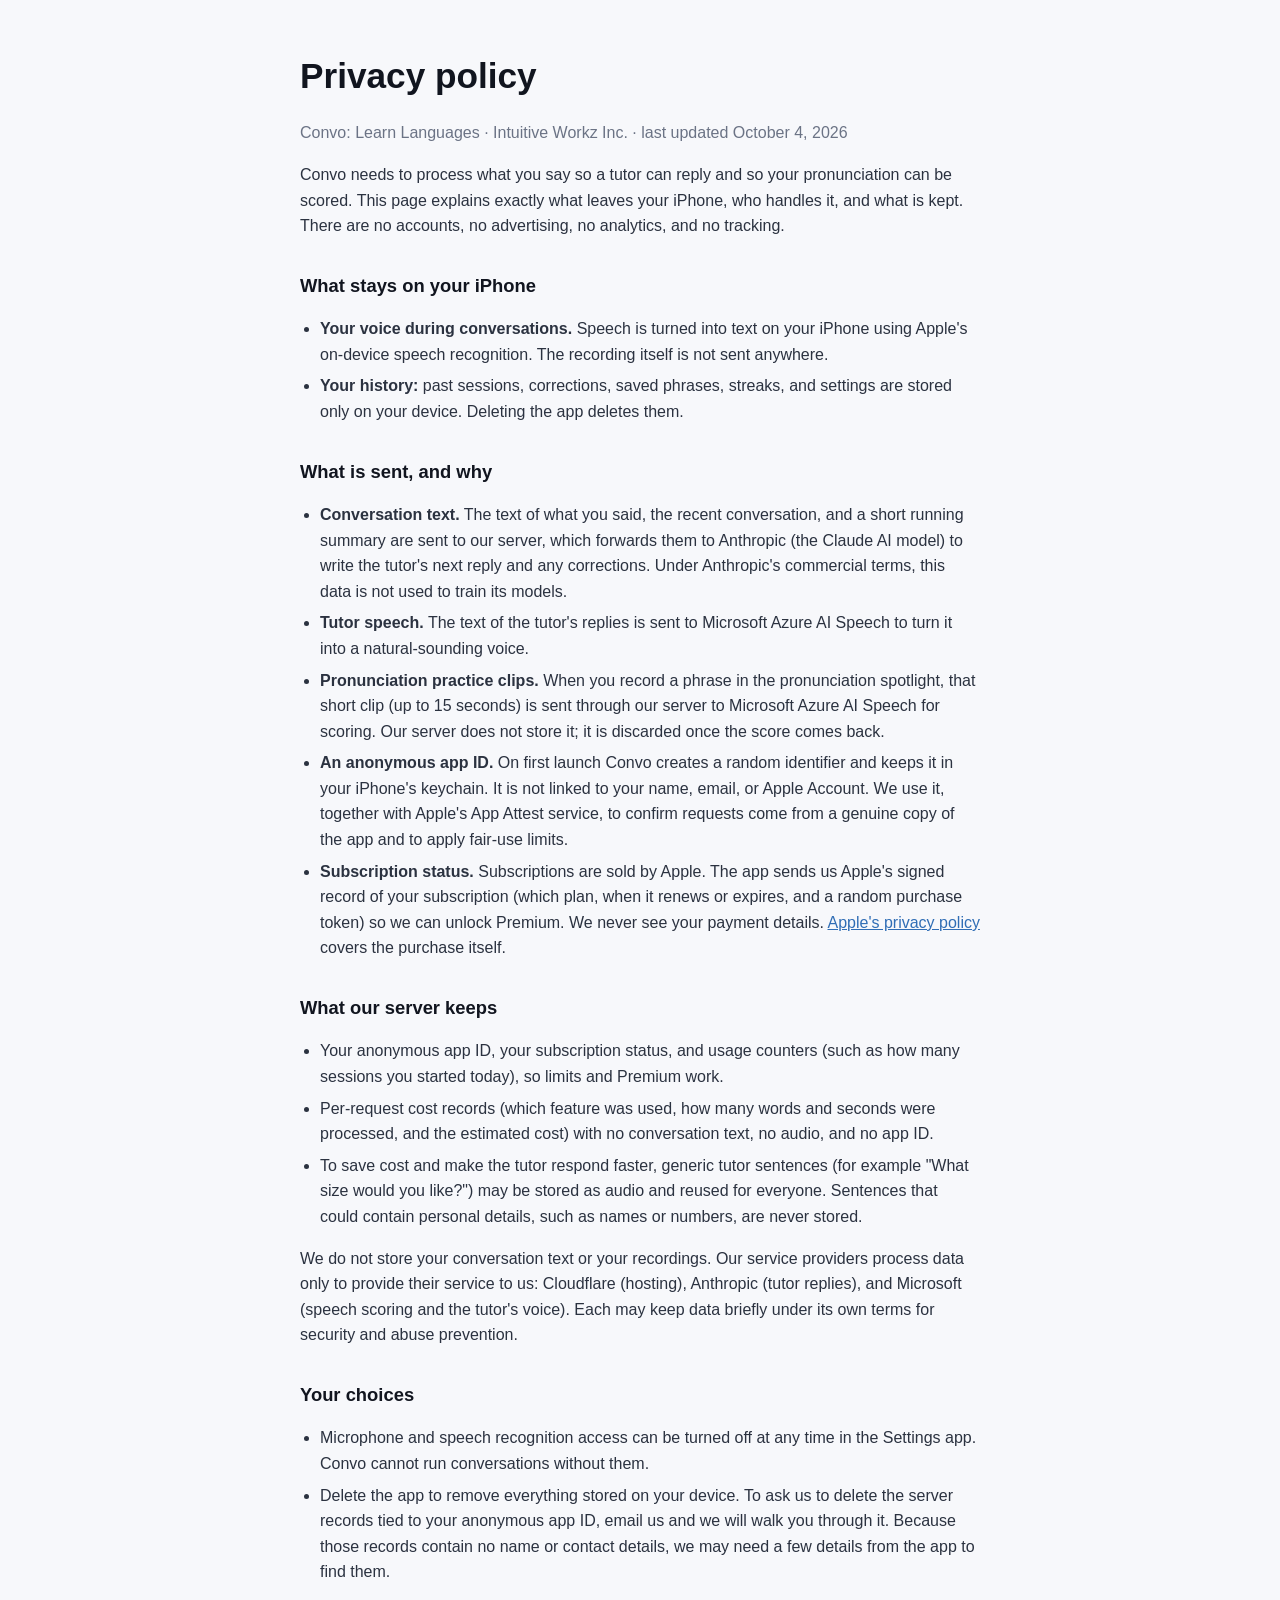
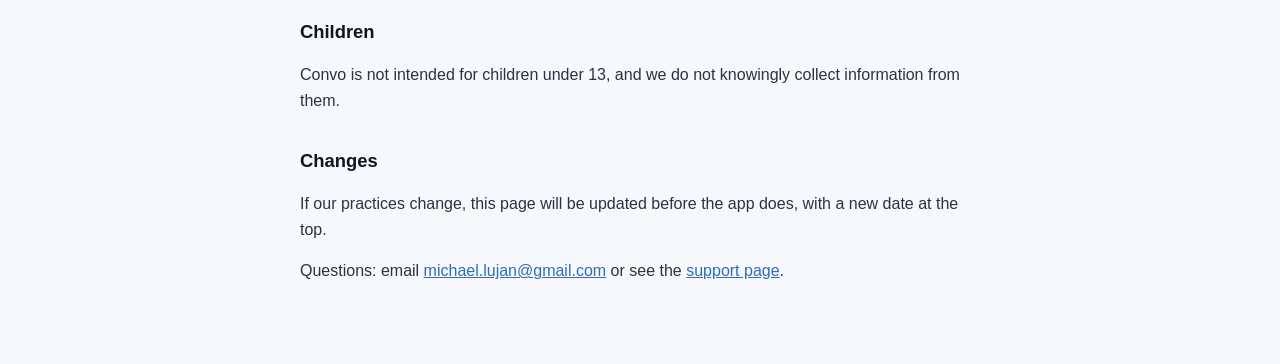
==== privacy.html @ 7ac51bba "Convo site: home, privacy policy, terms of use Co-Authored-By: Claude Opus 5.5 <noreply@anthropic.co" ====
<!doctype html>
<html lang="en">
<head>
<meta charset="utf-8">
<meta name="viewport" content="width=device-width, initial-scale=1">
<title>Convo privacy policy</title>
<link rel="stylesheet" href="style.css">
</head>
<body>
<main>
  <h1>Privacy policy</h1>
  <p class="dim">Convo: Learn Languages · Intuitive Workz Inc. · last updated October 4, 2026</p>
  <p>Convo needs to process what you say so a tutor can reply and so your pronunciation can be scored. This page explains exactly what leaves your iPhone, who handles it, and what is kept. There are no accounts, no advertising, no analytics, and no tracking.</p>

  <h2>What stays on your iPhone</h2>
  <ul>
    <li><strong>Your voice during conversations.</strong> Speech is turned into text on your iPhone using Apple's on-device speech recognition. The recording itself is not sent anywhere.</li>
    <li><strong>Your history:</strong> past sessions, corrections, saved phrases, streaks, and settings are stored only on your device. Deleting the app deletes them.</li>
  </ul>

  <h2>What is sent, and why</h2>
  <ul>
    <li><strong>Conversation text.</strong> The text of what you said, the recent conversation, and a short running summary are sent to our server, which forwards them to Anthropic (the Claude AI model) to write the tutor's next reply and any corrections. Under Anthropic's commercial terms, this data is not used to train its models.</li>
    <li><strong>Tutor speech.</strong> The text of the tutor's replies is sent to Microsoft Azure AI Speech to turn it into a natural-sounding voice.</li>
    <li><strong>Pronunciation practice clips.</strong> When you record a phrase in the pronunciation spotlight, that short clip (up to 15 seconds) is sent through our server to Microsoft Azure AI Speech for scoring. Our server does not store it; it is discarded once the score comes back.</li>
    <li><strong>An anonymous app ID.</strong> On first launch Convo creates a random identifier and keeps it in your iPhone's keychain. It is not linked to your name, email, or Apple Account. We use it, together with Apple's App Attest service, to confirm requests come from a genuine copy of the app and to apply fair-use limits.</li>
    <li><strong>Subscription status.</strong> Subscriptions are sold by Apple. The app sends us Apple's signed record of your subscription (which plan, when it renews or expires, and a random purchase token) so we can unlock Premium. We never see your payment details. <a href="https://www.apple.com/legal/privacy/">Apple's privacy policy</a> covers the purchase itself.</li>
  </ul>

  <h2>What our server keeps</h2>
  <ul>
    <li>Your anonymous app ID, your subscription status, and usage counters (such as how many sessions you started today), so limits and Premium work.</li>
    <li>Per-request cost records (which feature was used, how many words and seconds were processed, and the estimated cost) with no conversation text, no audio, and no app ID.</li>
    <li>To save cost and make the tutor respond faster, generic tutor sentences (for example "What size would you like?") may be stored as audio and reused for everyone. Sentences that could contain personal details, such as names or numbers, are never stored.</li>
  </ul>
  <p>We do not store your conversation text or your recordings. Our service providers process data only to provide their service to us: Cloudflare (hosting), Anthropic (tutor replies), and Microsoft (speech scoring and the tutor's voice). Each may keep data briefly under its own terms for security and abuse prevention.</p>

  <h2>Your choices</h2>
  <ul>
    <li>Microphone and speech recognition access can be turned off at any time in the Settings app. Convo cannot run conversations without them.</li>
    <li>Delete the app to remove everything stored on your device. To ask us to delete the server records tied to your anonymous app ID, email us and we will walk you through it. Because those records contain no name or contact details, we may need a few details from the app to find them.</li>
  </ul>

  <h2>Children</h2>
  <p>Convo is not intended for children under 13, and we do not knowingly collect information from them.</p>

  <h2>Changes</h2>
  <p>If our practices change, this page will be updated before the app does, with a new date at the top.</p>
  <p>Questions: email <a href="mailto:michael.lujan@gmail.com">michael.lujan@gmail.com</a> or see the <a href="index.html#support">support page</a>.</p>
</main>
</body>
</html>
---- style.css ----
:root { color-scheme: light dark; --bg: #f7f8fb; --fg: #11151f; --text: #2b3240; --dim: #6b7385; --accent: #2f6db5; --card: #ffffff; }
@media (prefers-color-scheme: dark) { :root { --bg: #0b1020; --fg: #f2f4f8; --text: #d5d9e3; --dim: #8b93a7; --accent: #6ea8ff; --card: #141a2e; } }
body { margin: 0; background: var(--bg); color: var(--fg); font-family: -apple-system, BlinkMacSystemFont, "Segoe UI", Roboto, sans-serif; line-height: 1.6; }
main { max-width: 680px; margin: 0 auto; padding: 48px 20px 64px; }
h1 { font-size: 2.2rem; font-weight: 700; margin: 0 0 4px; }
h2 { font-size: 1.15rem; margin: 32px 0 8px; }
p, li { color: var(--text); }
.dim { color: var(--dim); }
a { color: var(--accent); }
nav { margin: 16px 0 8px; }
nav a { margin-right: 18px; }
ul { padding-left: 20px; }
li { margin-bottom: 6px; }
.card { background: var(--card); border-radius: 14px; padding: 4px 20px; margin: 16px 0; }
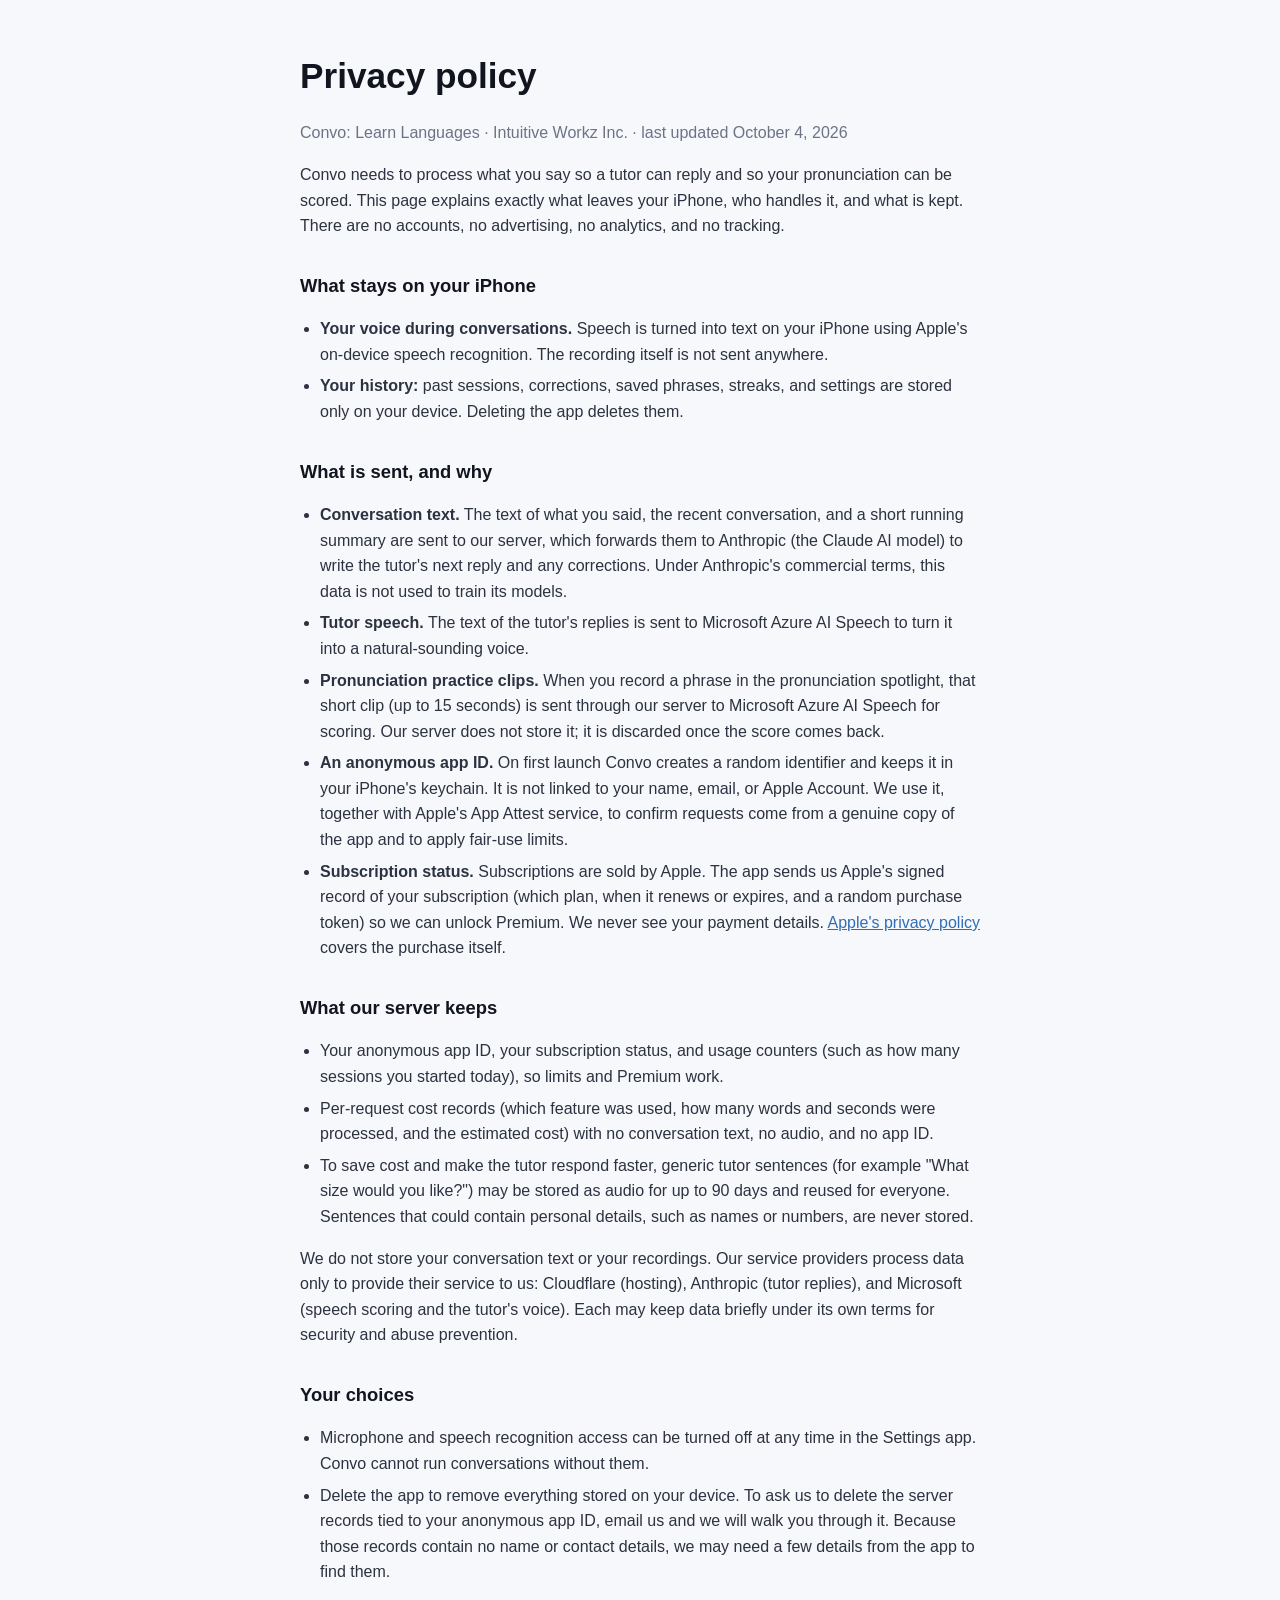
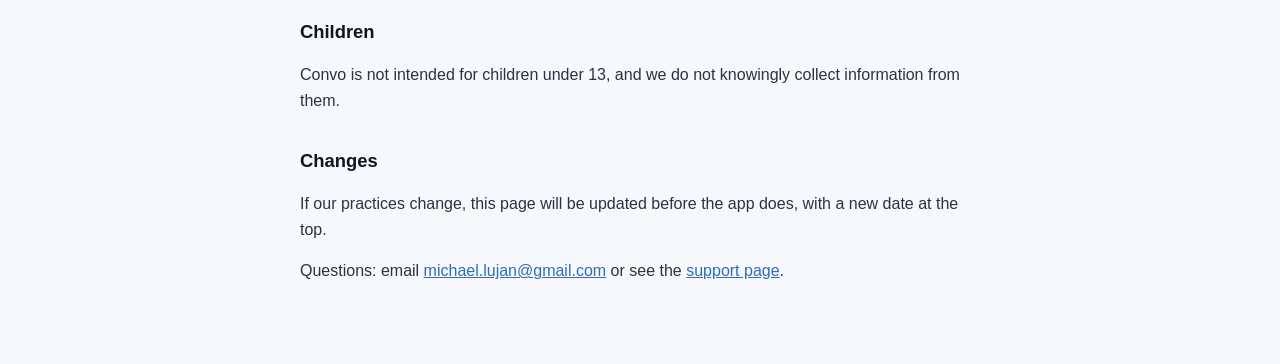
==== commit 253f8cb1: "Privacy: cached tutor audio expires after 90 days Co-Authored-By: Claude Opus 5.5 <noreply@anthropic" ====
--- a/privacy.html
+++ b/privacy.html
@@ -31,7 +31,7 @@
   <ul>
     <li>Your anonymous app ID, your subscription status, and usage counters (such as how many sessions you started today), so limits and Premium work.</li>
     <li>Per-request cost records (which feature was used, how many words and seconds were processed, and the estimated cost) with no conversation text, no audio, and no app ID.</li>
-    <li>To save cost and make the tutor respond faster, generic tutor sentences (for example "What size would you like?") may be stored as audio and reused for everyone. Sentences that could contain personal details, such as names or numbers, are never stored.</li>
+    <li>To save cost and make the tutor respond faster, generic tutor sentences (for example "What size would you like?") may be stored as audio for up to 90 days and reused for everyone. Sentences that could contain personal details, such as names or numbers, are never stored.</li>
   </ul>
   <p>We do not store your conversation text or your recordings. Our service providers process data only to provide their service to us: Cloudflare (hosting), Anthropic (tutor replies), and Microsoft (speech scoring and the tutor's voice). Each may keep data briefly under its own terms for security and abuse prevention.</p>
 
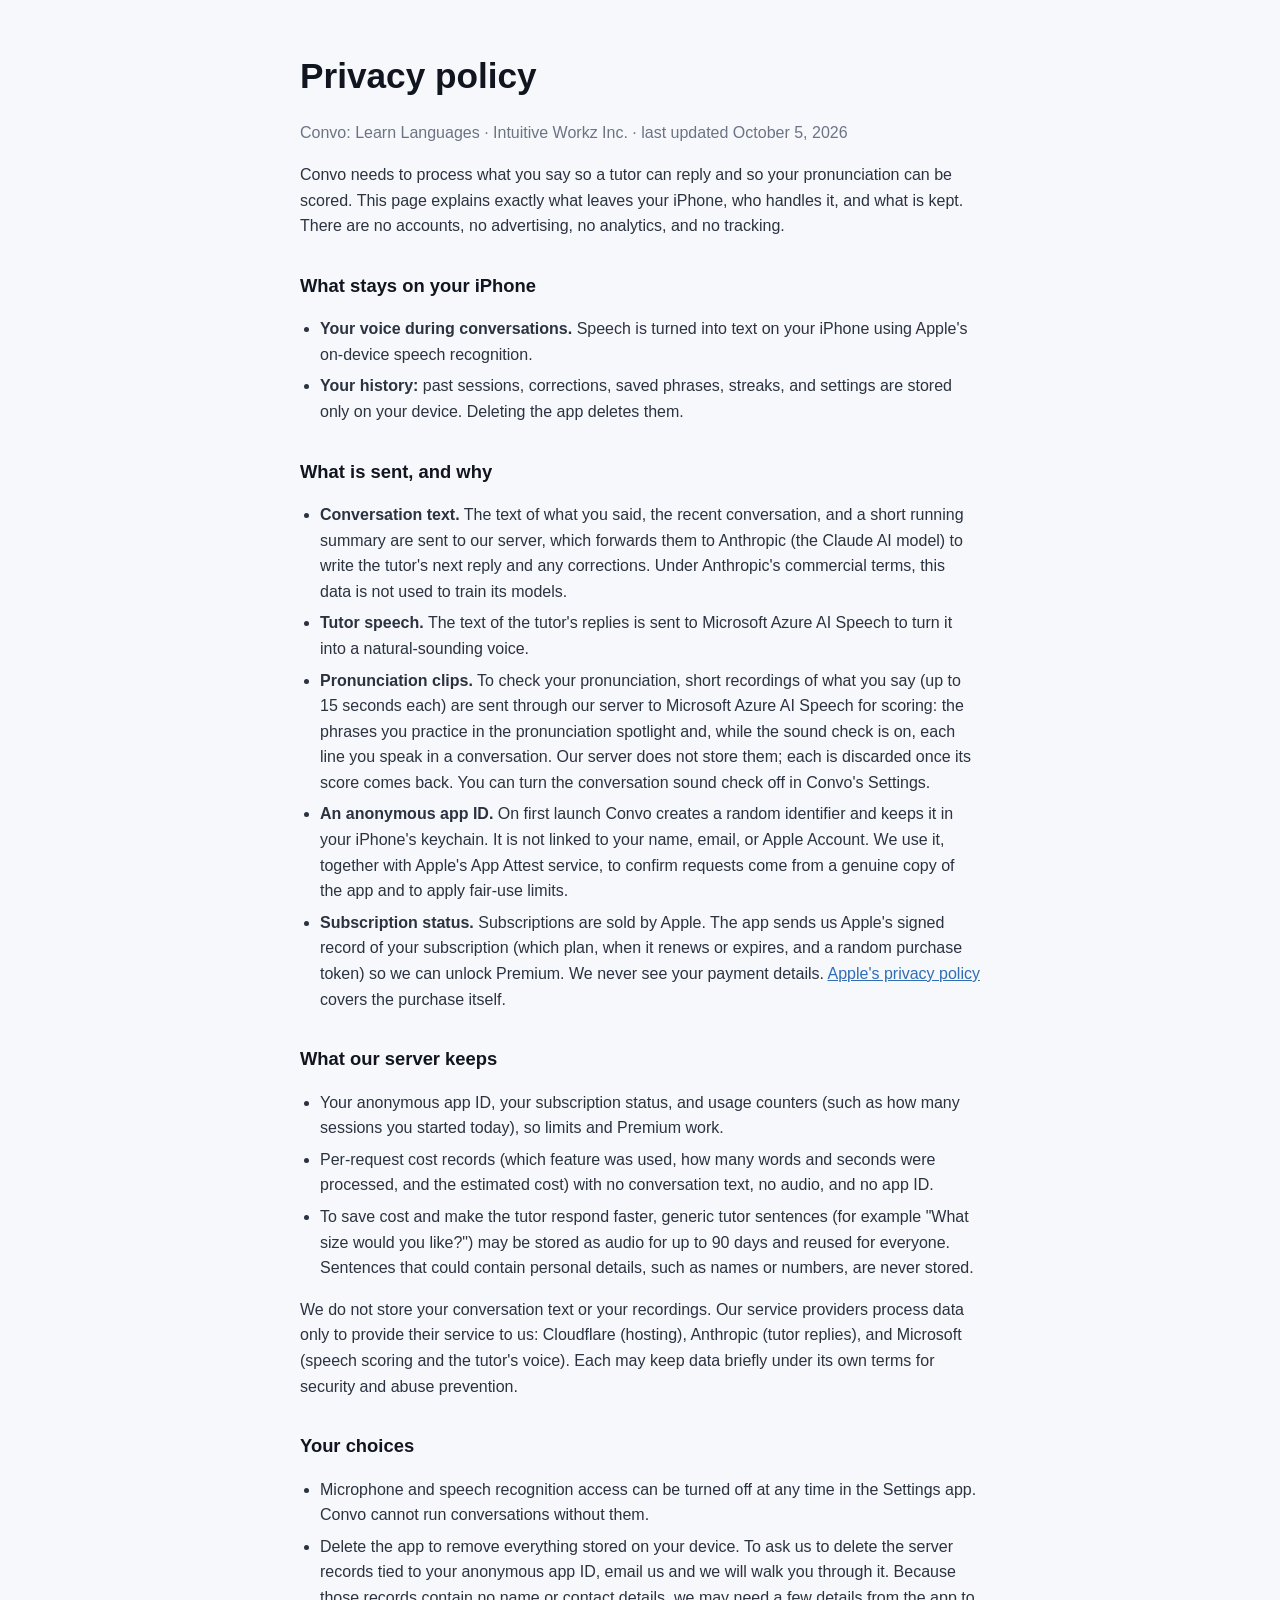
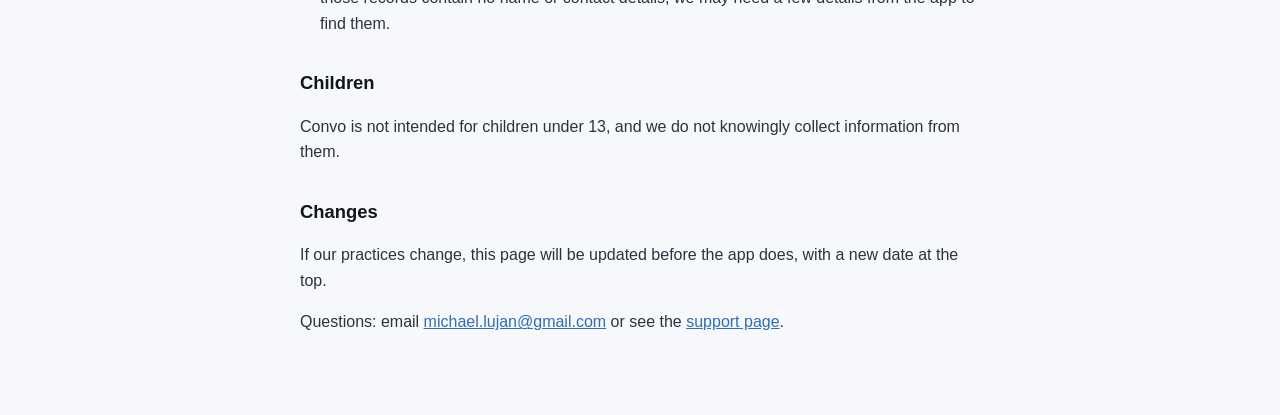
==== commit 4477d438: "Privacy: conversation sound check clips are scored, not stored Co-Authored-By: Claude Opus 5.5 <nore" ====
--- a/privacy.html
+++ b/privacy.html
@@ -9,12 +9,12 @@
 <body>
 <main>
   <h1>Privacy policy</h1>
-  <p class="dim">Convo: Learn Languages · Intuitive Workz Inc. · last updated October 4, 2026</p>
+  <p class="dim">Convo: Learn Languages · Intuitive Workz Inc. · last updated October 5, 2026</p>
   <p>Convo needs to process what you say so a tutor can reply and so your pronunciation can be scored. This page explains exactly what leaves your iPhone, who handles it, and what is kept. There are no accounts, no advertising, no analytics, and no tracking.</p>
 
   <h2>What stays on your iPhone</h2>
   <ul>
-    <li><strong>Your voice during conversations.</strong> Speech is turned into text on your iPhone using Apple's on-device speech recognition. The recording itself is not sent anywhere.</li>
+    <li><strong>Your voice during conversations.</strong> Speech is turned into text on your iPhone using Apple's on-device speech recognition.</li>
     <li><strong>Your history:</strong> past sessions, corrections, saved phrases, streaks, and settings are stored only on your device. Deleting the app deletes them.</li>
   </ul>
 
@@ -22,7 +22,7 @@
   <ul>
     <li><strong>Conversation text.</strong> The text of what you said, the recent conversation, and a short running summary are sent to our server, which forwards them to Anthropic (the Claude AI model) to write the tutor's next reply and any corrections. Under Anthropic's commercial terms, this data is not used to train its models.</li>
     <li><strong>Tutor speech.</strong> The text of the tutor's replies is sent to Microsoft Azure AI Speech to turn it into a natural-sounding voice.</li>
-    <li><strong>Pronunciation practice clips.</strong> When you record a phrase in the pronunciation spotlight, that short clip (up to 15 seconds) is sent through our server to Microsoft Azure AI Speech for scoring. Our server does not store it; it is discarded once the score comes back.</li>
+    <li><strong>Pronunciation clips.</strong> To check your pronunciation, short recordings of what you say (up to 15 seconds each) are sent through our server to Microsoft Azure AI Speech for scoring: the phrases you practice in the pronunciation spotlight and, while the sound check is on, each line you speak in a conversation. Our server does not store them; each is discarded once its score comes back. You can turn the conversation sound check off in Convo's Settings.</li>
     <li><strong>An anonymous app ID.</strong> On first launch Convo creates a random identifier and keeps it in your iPhone's keychain. It is not linked to your name, email, or Apple Account. We use it, together with Apple's App Attest service, to confirm requests come from a genuine copy of the app and to apply fair-use limits.</li>
     <li><strong>Subscription status.</strong> Subscriptions are sold by Apple. The app sends us Apple's signed record of your subscription (which plan, when it renews or expires, and a random purchase token) so we can unlock Premium. We never see your payment details. <a href="https://www.apple.com/legal/privacy/">Apple's privacy policy</a> covers the purchase itself.</li>
   </ul>
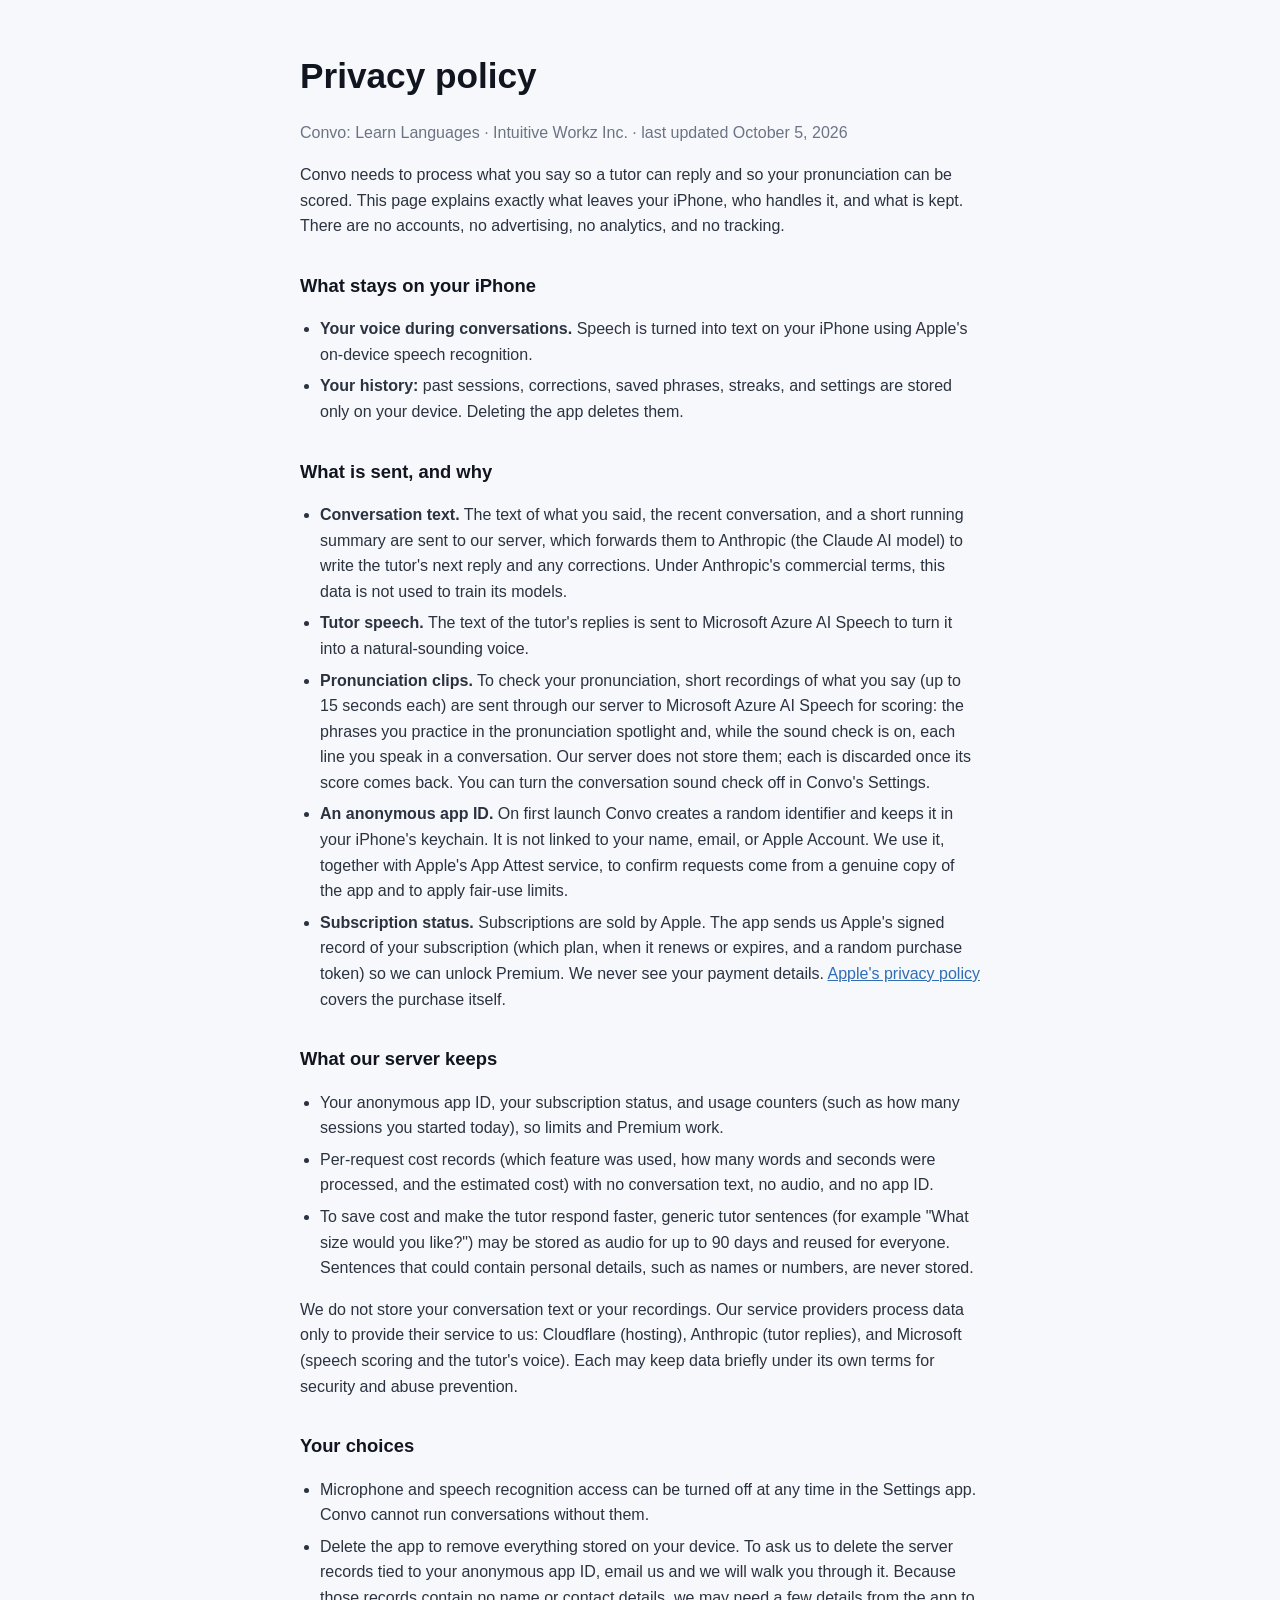
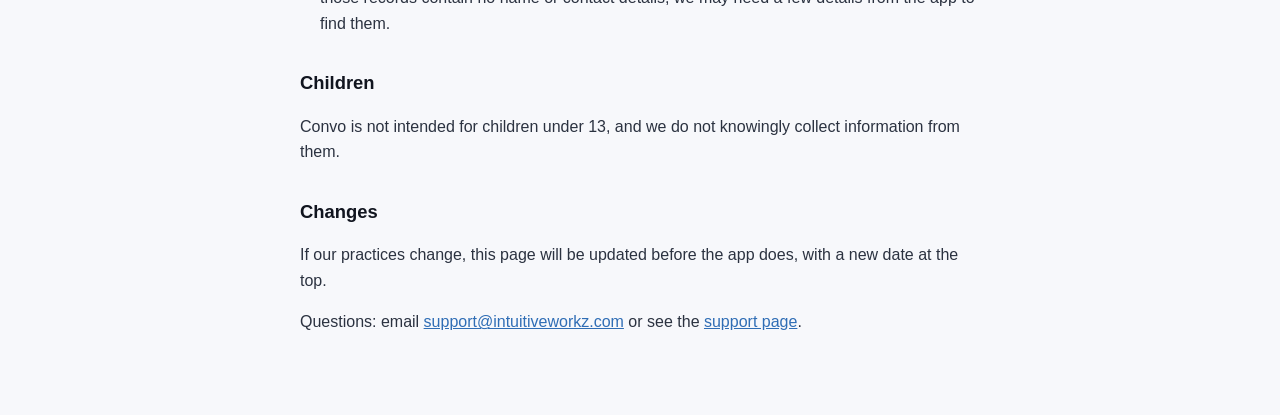
==== commit 8724a43d: "Contact: support@intuitiveworkz.com Co-Authored-By: Claude Opus 5.5 <noreply@anthropic.com>" ====
--- a/privacy.html
+++ b/privacy.html
@@ -46,7 +46,7 @@
 
   <h2>Changes</h2>
   <p>If our practices change, this page will be updated before the app does, with a new date at the top.</p>
-  <p>Questions: email <a href="mailto:michael.lujan@gmail.com">michael.lujan@gmail.com</a> or see the <a href="index.html#support">support page</a>.</p>
+  <p>Questions: email <a href="mailto:support@intuitiveworkz.com">support@intuitiveworkz.com</a> or see the <a href="index.html#support">support page</a>.</p>
 </main>
 </body>
 </html>
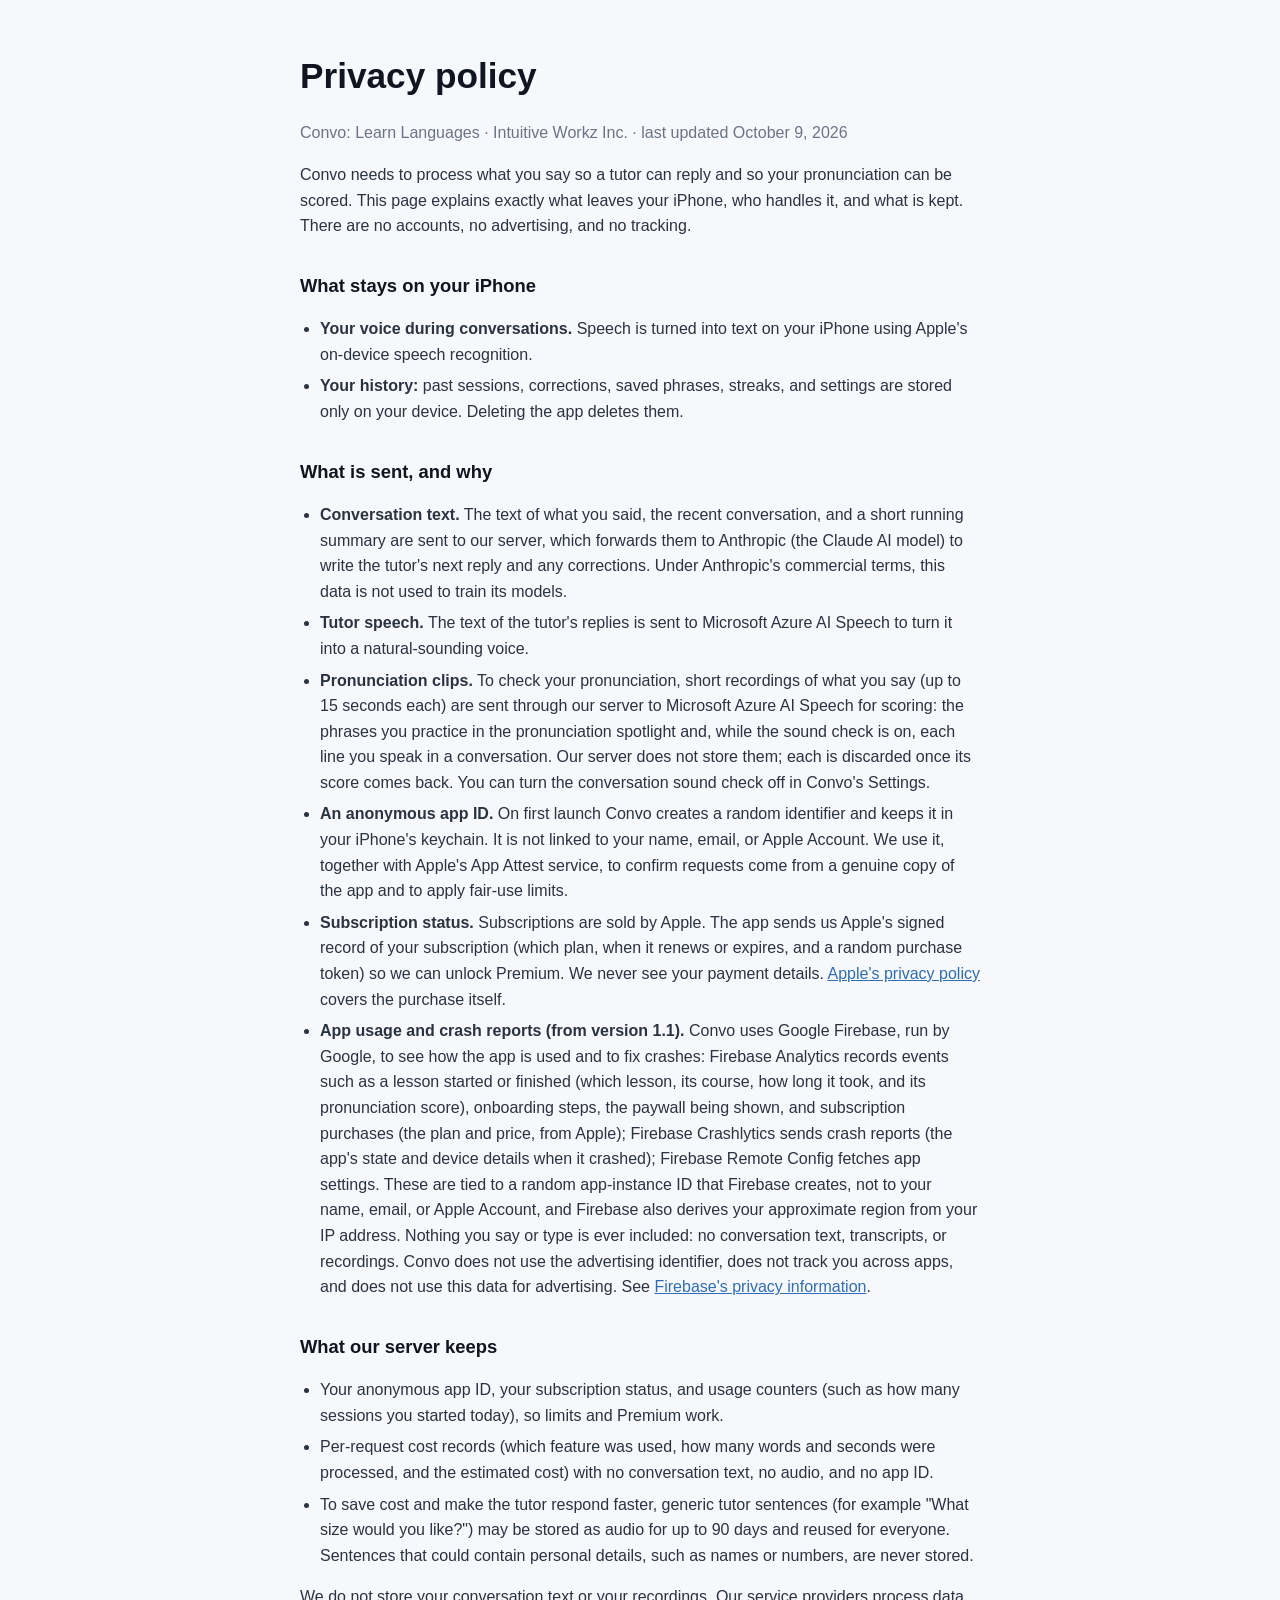
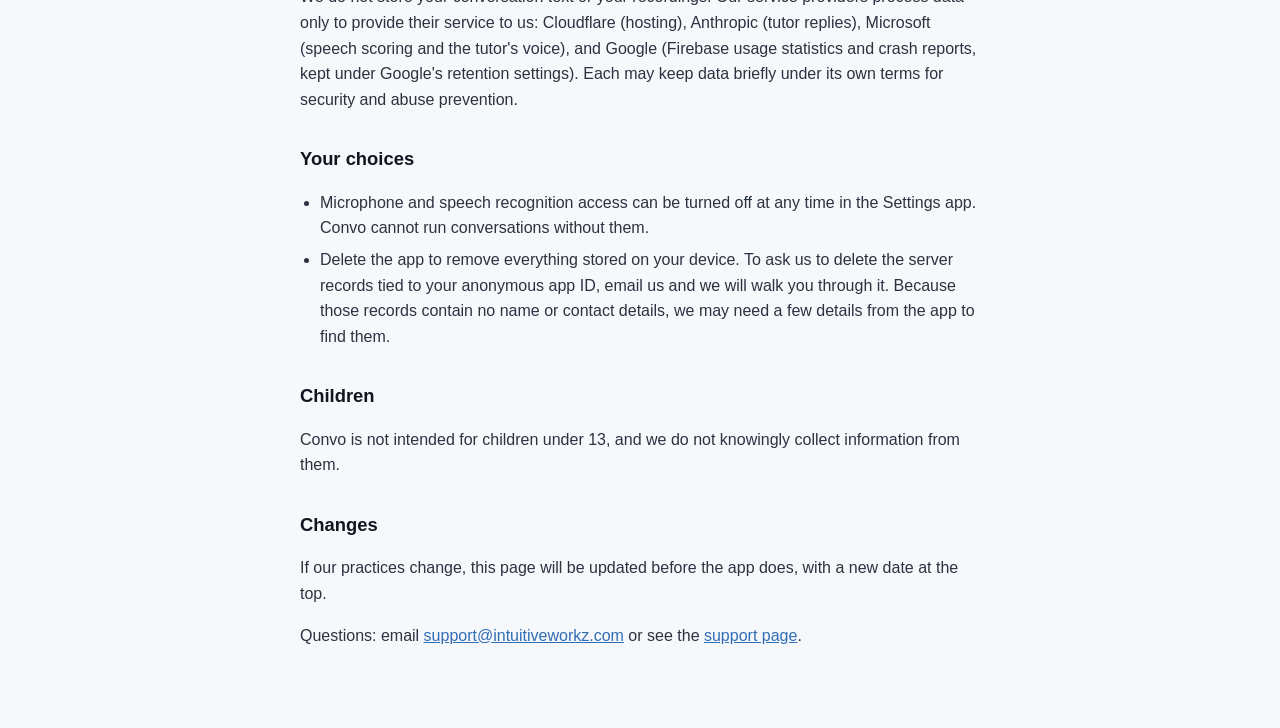
==== commit 28308da2: "Privacy policy: Firebase analytics and crash reports (from 1.1) Co-Authored-By: Claude Opus 5.5 <nor" ====
--- a/privacy.html
+++ b/privacy.html
@@ -9,8 +9,8 @@
 <body>
 <main>
   <h1>Privacy policy</h1>
-  <p class="dim">Convo: Learn Languages · Intuitive Workz Inc. · last updated October 5, 2026</p>
-  <p>Convo needs to process what you say so a tutor can reply and so your pronunciation can be scored. This page explains exactly what leaves your iPhone, who handles it, and what is kept. There are no accounts, no advertising, no analytics, and no tracking.</p>
+  <p class="dim">Convo: Learn Languages · Intuitive Workz Inc. · last updated October 9, 2026</p>
+  <p>Convo needs to process what you say so a tutor can reply and so your pronunciation can be scored. This page explains exactly what leaves your iPhone, who handles it, and what is kept. There are no accounts, no advertising, and no tracking.</p>
 
   <h2>What stays on your iPhone</h2>
   <ul>
@@ -25,6 +25,7 @@
     <li><strong>Pronunciation clips.</strong> To check your pronunciation, short recordings of what you say (up to 15 seconds each) are sent through our server to Microsoft Azure AI Speech for scoring: the phrases you practice in the pronunciation spotlight and, while the sound check is on, each line you speak in a conversation. Our server does not store them; each is discarded once its score comes back. You can turn the conversation sound check off in Convo's Settings.</li>
     <li><strong>An anonymous app ID.</strong> On first launch Convo creates a random identifier and keeps it in your iPhone's keychain. It is not linked to your name, email, or Apple Account. We use it, together with Apple's App Attest service, to confirm requests come from a genuine copy of the app and to apply fair-use limits.</li>
     <li><strong>Subscription status.</strong> Subscriptions are sold by Apple. The app sends us Apple's signed record of your subscription (which plan, when it renews or expires, and a random purchase token) so we can unlock Premium. We never see your payment details. <a href="https://www.apple.com/legal/privacy/">Apple's privacy policy</a> covers the purchase itself.</li>
+    <li><strong>App usage and crash reports (from version 1.1).</strong> Convo uses Google Firebase, run by Google, to see how the app is used and to fix crashes: Firebase Analytics records events such as a lesson started or finished (which lesson, its course, how long it took, and its pronunciation score), onboarding steps, the paywall being shown, and subscription purchases (the plan and price, from Apple); Firebase Crashlytics sends crash reports (the app's state and device details when it crashed); Firebase Remote Config fetches app settings. These are tied to a random app-instance ID that Firebase creates, not to your name, email, or Apple Account, and Firebase also derives your approximate region from your IP address. Nothing you say or type is ever included: no conversation text, transcripts, or recordings. Convo does not use the advertising identifier, does not track you across apps, and does not use this data for advertising. See <a href="https://firebase.google.com/support/privacy">Firebase's privacy information</a>.</li>
   </ul>
 
   <h2>What our server keeps</h2>
@@ -33,7 +34,7 @@
     <li>Per-request cost records (which feature was used, how many words and seconds were processed, and the estimated cost) with no conversation text, no audio, and no app ID.</li>
     <li>To save cost and make the tutor respond faster, generic tutor sentences (for example "What size would you like?") may be stored as audio for up to 90 days and reused for everyone. Sentences that could contain personal details, such as names or numbers, are never stored.</li>
   </ul>
-  <p>We do not store your conversation text or your recordings. Our service providers process data only to provide their service to us: Cloudflare (hosting), Anthropic (tutor replies), and Microsoft (speech scoring and the tutor's voice). Each may keep data briefly under its own terms for security and abuse prevention.</p>
+  <p>We do not store your conversation text or your recordings. Our service providers process data only to provide their service to us: Cloudflare (hosting), Anthropic (tutor replies), Microsoft (speech scoring and the tutor's voice), and Google (Firebase usage statistics and crash reports, kept under Google's retention settings). Each may keep data briefly under its own terms for security and abuse prevention.</p>
 
   <h2>Your choices</h2>
   <ul>
